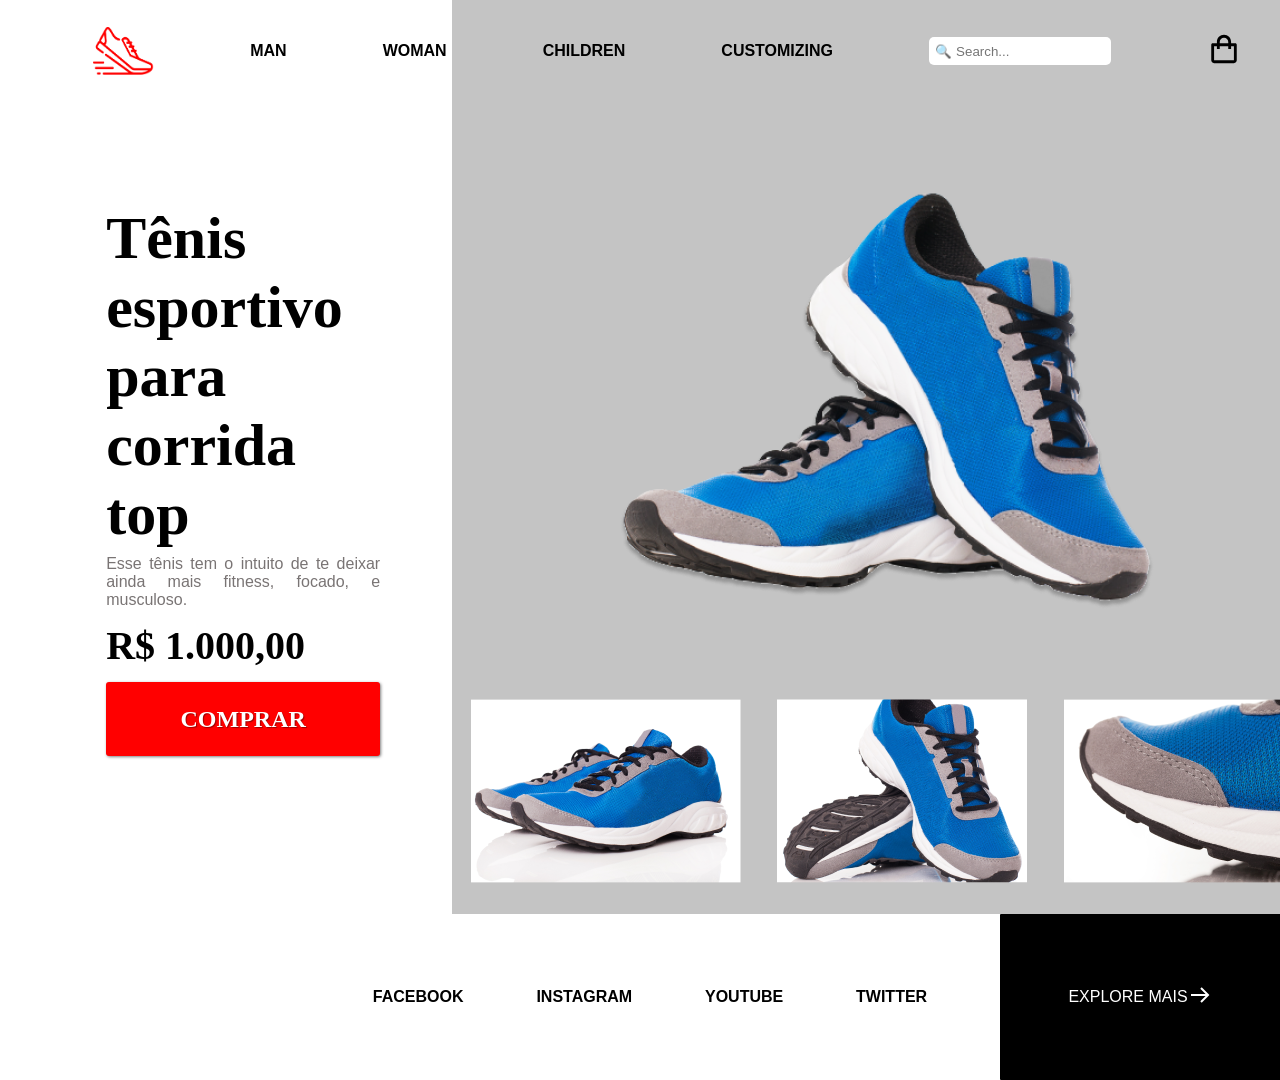
==== e-comerce-protoype/index.html @ 01e827af "Made e-commerce site" ====
<!DOCTYPE html>
<html lang="pt-br">
<head>
    <meta charset="UTF-8">
    <meta http-equiv="X-UA-Compatible" content="IE=edge">
    <meta name="viewport" content="width=device-width, initial-scale=1.0">
    <title>RocketShoes</title>
    <link rel="stylesheet" href="style.css">
    <link rel="shortcut icon" href="./assets/favicon.ico" type="image/x-icon">
</head>
<body>
    <header>
        <img src="./assets/favicon.ico" alt="logo">

        <a href="#" class="link">
            MAN
        </a>
        <a href="#" class="link">
            WOMAN
        </a>
        <a href="#" class="link">
            CHILDREN
        </a>
        <a href="#" class="link">
            CUSTOMIZING
        </a>

        <label for="search">
            <input type="search" name="" id="search" placeholder="🔍 Search...">
            <i class="fa fa-search"></i>
        </label>

        <a href="#" class="link"><img src="./assets/icon-bag.svg" alt=""></a>
    </header>

    <main>
        <picture>
            <section id="mainimg">
                <img src="./assets/tenis-1-ampliado.png" alt="">
            </section>
            <section id="rowimg">
                <img src="./assets/tenis-1-galeria.png" alt=""><img src="./assets/tenis-2-galeria.png" alt=""><img src="./assets/tenis-3-galeria.png" alt="">
            </section>
        </picture>
        <aside>
            <section>
                <h1 id="bordao">
                    Tênis esportivo para corrida top</h1>
                <p id="description">
                    Esse tênis tem o intuito de te deixar ainda mais fitness, focado, e musculoso.</p>
                <p id="amount">R$ 1.000,00</p>
                <button><a href="#">COMPRAR</a></button>
            </section>
        </aside>
    </main>

    <footer>

        <iframe width="1350" height="480" src="https://www.youtube.com/embed/f3Ta3dNdVS8" title=""Get Back" Rooftop Performance | The Beatles: Get Back | Disney+" frameborder="0" allow="accelerometer; autoplay; clipboard-write; encrypted-media; gyroscope; picture-in-picture" allowfullscreen></iframe>


        <ul>
            <li><a href="#" class="link">
                    FACEBOOK
                </a></li>
            <li><a href="#" class="link">
                    INSTAGRAM
                </a></li>
            <li><a href="#" class="link">
                    YOUTUBE
                </a></li>
            <li><a href="#" class="link">
                    TWITTER
                </a></li>
        </ul>

        <nav>
            <a href="#" class="link" id="explore">EXPLORE MAIS </a>
        </nav>
    </footer>
</body>
</html>
---- e-comerce-protoype/style.css ----
@charset "UTF-8";

/* colors */
:root {
    --button: #FF0000;
    --main-background:  #C4C4C4;
    --background: #E5E5E5;
    --text: #000;
    --footer: #000;
    --text-description: #797474;
}

/* Roboto Font */
@import url('https://fonts.googleapis.com/css2?family=Roboto:wght@300;400;500&display=swap'); 

*{
    margin: 0;
    padding: 0;

}

body{
    display: flex;
    flex-flow: column;
    font: var(--text);
    overflow-x: hidden;
    font-family: 'Roboto', sans-serif;
}

header {
    position: fixed;
    top: 3%;
    left: 7.3%;
    height: 3rem;
    background: transparent;
    color: var(--text);
    
    display: flex;
    flex: 1;
    flex-flow: row;
    align-items: center;
    gap: 6rem;
    justify-content: center;

}
    header > img[alt="logo"]{
        height: 3rem;
        width: 3.8rem;
    }
    header label > input {
        padding: .4rem;
        border-radius: 5px;
        border-style: none;
    }
    header a{
        text-decoration: none;
        color: var(--text);
        font-weight: bold;
    }

main {
    
    display: flex;
    flex-flow: row;
    flex: 3;
}
    aside {
        color: var(--text);
        display: flex;
        flex:37%;
        flex-flow: column;
        justify-content: space-around;
        text-align: left;
    }
    aside section {
        display: flex;
        flex-flow: column;
        padding: 2.875rem 4.5rem 0 6.6375rem;
        gap:.4rem;
            

        }
        #bordao{
            font: normal normal bold 3.75rem 'Roboto';
        }
        #description{
            font: 1rem ;
            color: var(--text-description);
            text-align: justify;
        }
        #amount {
            font: normal normal bold 2.5rem/1.5 'roboto';
        }
        button {
            background: var(--button);
            width: 17.125rem;
            height: 4.625rem;
            border-radius: 3px;
            box-shadow: 1px 1px 3px rgba(0, 0, 0, 0.5);
            border-style: none;
        }
            button > a {
                text-decoration: none;
                text-shadow: 1px 1px 1px rgba(0, 0, 0, 0.397);
                color: white;
                font: normal normal bold 1.5rem/1.5 'roboto';
            }
            button:hover{
                background-color: #0400ff;
            }
          
    picture {
        background: var(--main-background);

        display: flex;
        flex:63%;
        flex-flow: column;
        order: 2;
        width: fit-content;
        height: 57.125rem;
        width: 56.25rem;
    }
    #mainimg {

        padding: 10.9375rem 9.5625rem 0 9.1875rem;
    }
    #rowimg {
        display: flex;
        justify-content: space-around;

    }


footer {
    
    display: flex;
    flex-basis: 10.395625rem;
    flex-direction: row;
    justify-content: stretch;
    
}
    footer iframe {
        flex: .1 0.1;
        height: 10.395625rem;
    }
    ul{
        display: flex;
        background: transparent;
        list-style: none;
        align-items: center;
        justify-content: space-evenly;
        
        display: flex;
        flex-flow: row;
        flex: 1;
    }
        ul>li>a.link{
            color: var(--text);
            text-decoration: none;
            font-weight: bold;

        }
    footer nav{
        display: flex;
        flex-direction: row;
        background: var(--footer);
        flex: 0.4;
        justify-content: center;
        border-radius: 1px 0 0 1px;
    }
    footer nav:hover{
        background: #FF0000;
    }
        footer > nav > #explore{
            display: flex;
            align-items: center;
            text-decoration: none;
            text-align: center;
            color: white;
            }
            footer > nav > #explore::after{
                content: url(assets/icon-arrow.svg);
            }
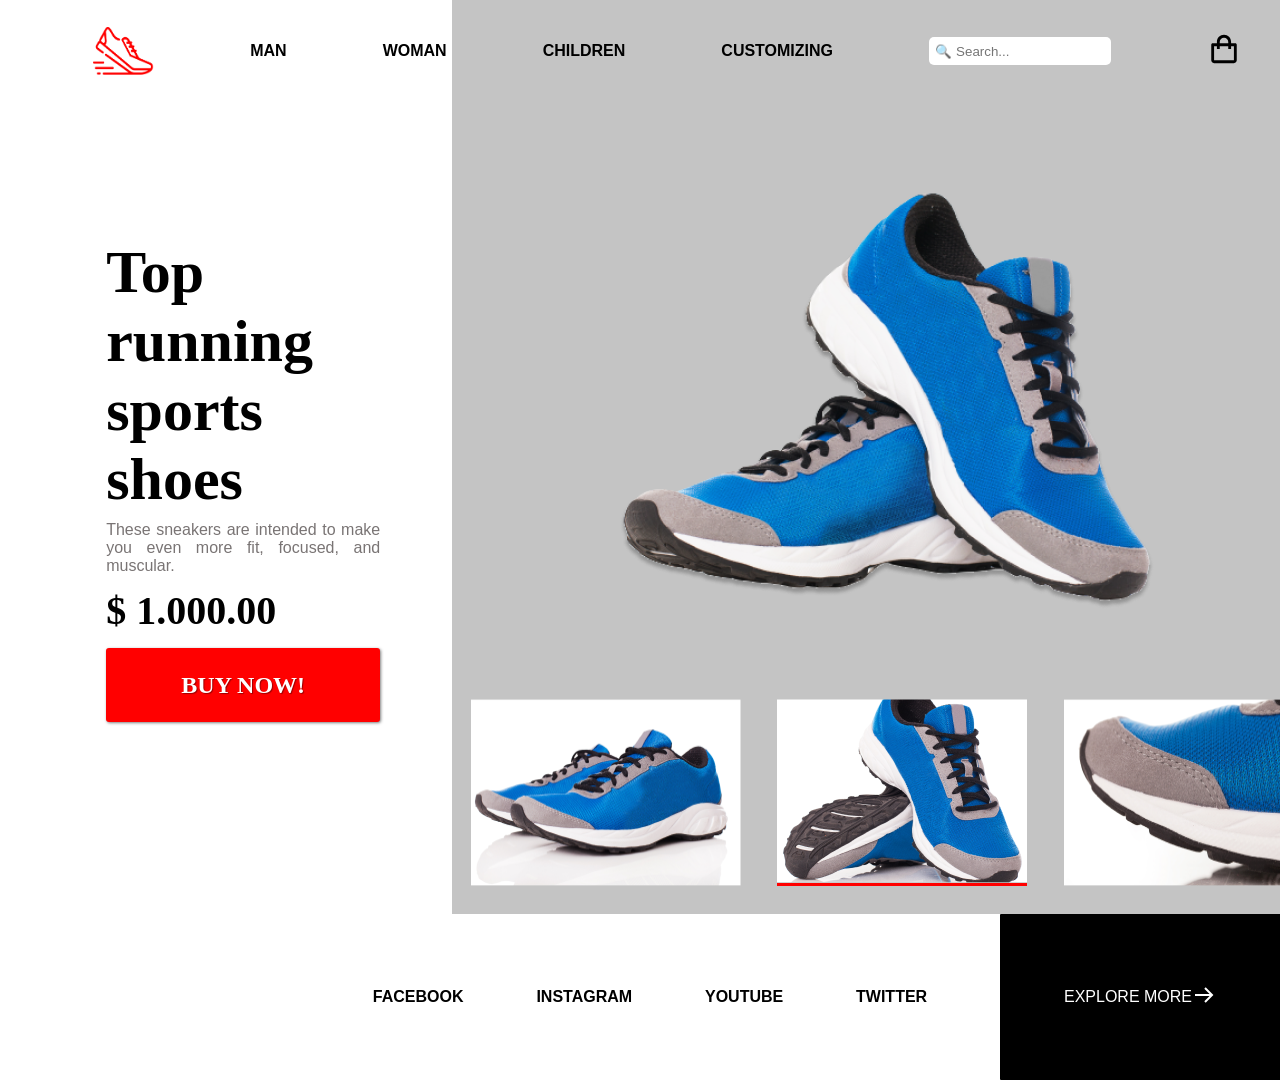
==== commit cc4c75fb: "updated html ans css, and started a switchImage js function" ====
--- a/e-comerce-protoype/index.html
+++ b/e-comerce-protoype/index.html
@@ -7,6 +7,7 @@
     <title>RocketShoes</title>
     <link rel="stylesheet" href="style.css">
     <link rel="shortcut icon" href="./assets/favicon.ico" type="image/x-icon">
+    <!-- <script src="functions.js"></script> -->
 </head>
 <body>
     <header>
@@ -36,28 +37,29 @@
     <main>
         <picture>
             <section id="mainimg">
-                <img src="./assets/tenis-1-ampliado.png" alt="">
+                <img src="./assets/tenis-1-ampliado.png" alt="shoeAmp" id="ampShoes">
             </section>
             <section id="rowimg">
-                <img src="./assets/tenis-1-galeria.png" alt=""><img src="./assets/tenis-2-galeria.png" alt=""><img src="./assets/tenis-3-galeria.png" alt="">
+                <img src="./assets/tenis-1-galeria.png" alt="shoe1" id="shoes1" onclick="switchImage(event)">
+                <img src="./assets/tenis-2-galeria.png" alt="shoe2" id="shoes2" onclick="switchImage(event)">
+                <img src="./assets/tenis-3-galeria.png" alt="shoe3" id="shoes3" onclick="switchImage(event)">
             </section>
         </picture>
         <aside>
             <section>
                 <h1 id="bordao">
-                    Tênis esportivo para corrida top</h1>
+                    Top running sports shoes</h1>
                 <p id="description">
-                    Esse tênis tem o intuito de te deixar ainda mais fitness, focado, e musculoso.</p>
-                <p id="amount">R$ 1.000,00</p>
-                <button><a href="#">COMPRAR</a></button>
+                    These sneakers are intended to make you even more fit, focused, and muscular.
+                </p>
+                <p id="amount">$ 1.000.00</p>
+                <button><a href="#">BUY NOW!</a></button>
             </section>
         </aside>
     </main>
 
     <footer>
-
         <iframe width="1350" height="480" src="https://www.youtube.com/embed/f3Ta3dNdVS8" title=""Get Back" Rooftop Performance | The Beatles: Get Back | Disney+" frameborder="0" allow="accelerometer; autoplay; clipboard-write; encrypted-media; gyroscope; picture-in-picture" allowfullscreen></iframe>
-
 
         <ul>
             <li><a href="#" class="link">
@@ -75,7 +77,7 @@
         </ul>
 
         <nav>
-            <a href="#" class="link" id="explore">EXPLORE MAIS </a>
+            <a href="#" class="link" id="explore">EXPLORE MORE </a>
         </nav>
     </footer>
 </body>
--- a/e-comerce-protoype/style.css
+++ b/e-comerce-protoype/style.css
@@ -127,7 +127,10 @@
     #rowimg {
         display: flex;
         justify-content: space-around;
-
+    }
+    #shoes2{
+        border-bottom: #FF0000;
+        border-bottom-style: inset;
     }
 
 
